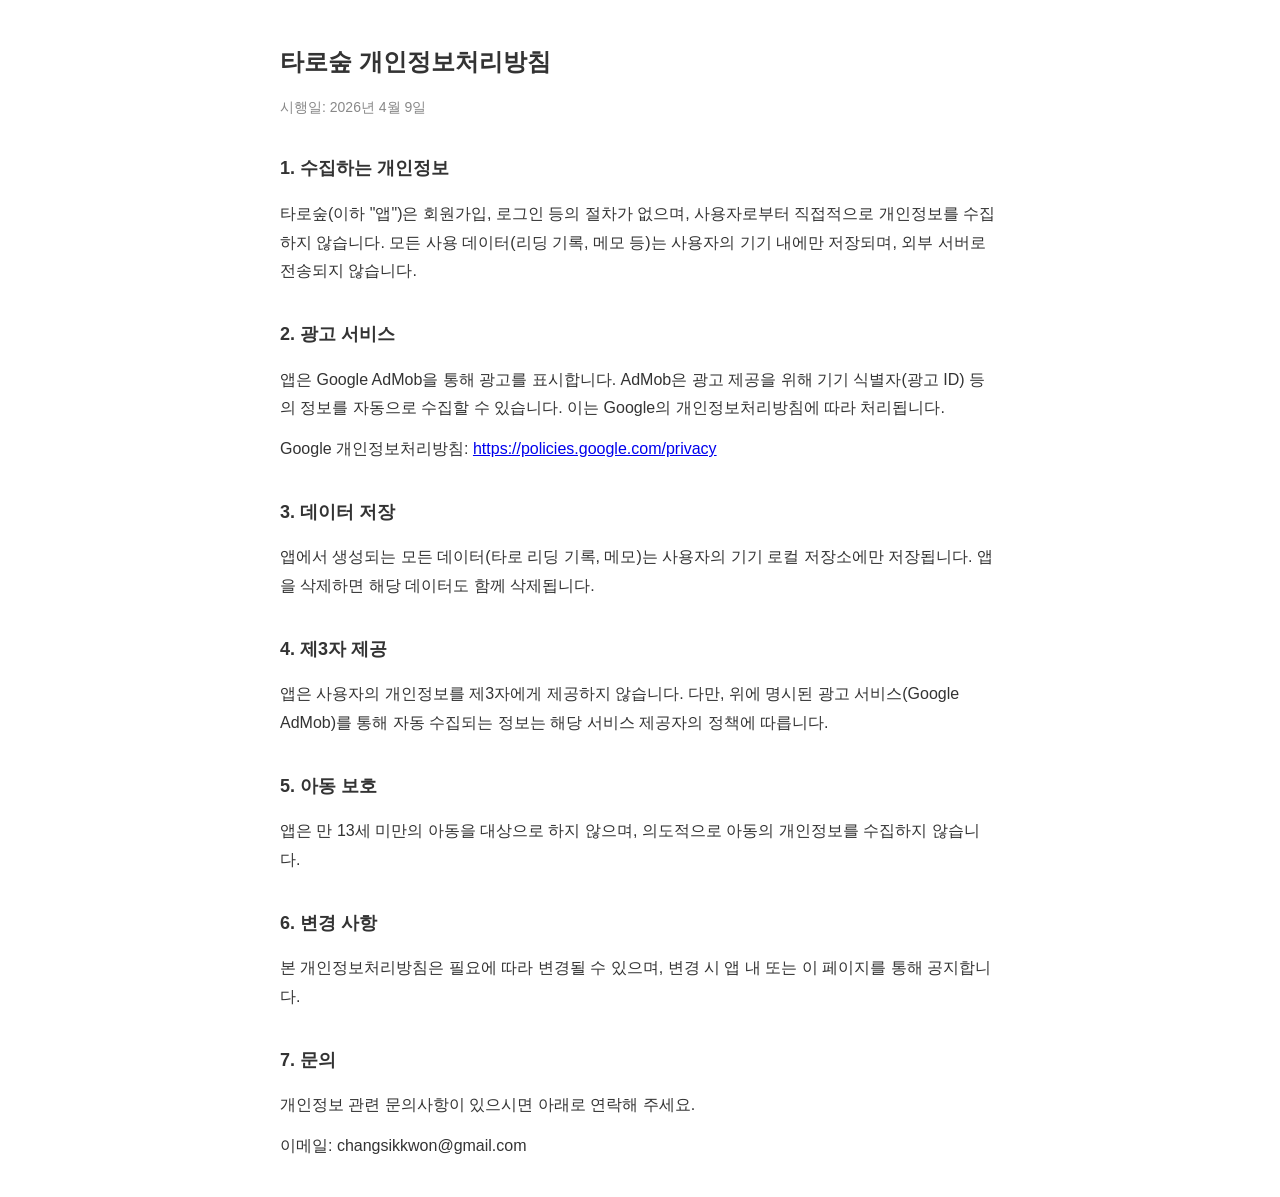
==== privacy-policy.html @ 3123a48a "Add privacy policy page for 타로숲 app Co-Authored-By: Claude Opus 4.6 (1M context) <noreply@anthropic." ====
<!DOCTYPE html>
<html lang="ko">
<head>
    <meta charset="UTF-8">
    <meta name="viewport" content="width=device-width, initial-scale=1.0">
    <title>타로숲 - 개인정보처리방침</title>
    <style>
        body { font-family: -apple-system, BlinkMacSystemFont, 'Segoe UI', sans-serif; max-width: 720px; margin: 0 auto; padding: 24px; line-height: 1.8; color: #333; }
        h1 { font-size: 24px; margin-bottom: 8px; }
        h2 { font-size: 18px; margin-top: 32px; }
        p { margin: 12px 0; }
        .date { color: #888; font-size: 14px; }
    </style>
</head>
<body>
    <h1>타로숲 개인정보처리방침</h1>
    <p class="date">시행일: 2026년 4월 9일</p>

    <h2>1. 수집하는 개인정보</h2>
    <p>타로숲(이하 "앱")은 회원가입, 로그인 등의 절차가 없으며, 사용자로부터 직접적으로 개인정보를 수집하지 않습니다. 모든 사용 데이터(리딩 기록, 메모 등)는 사용자의 기기 내에만 저장되며, 외부 서버로 전송되지 않습니다.</p>

    <h2>2. 광고 서비스</h2>
    <p>앱은 Google AdMob을 통해 광고를 표시합니다. AdMob은 광고 제공을 위해 기기 식별자(광고 ID) 등의 정보를 자동으로 수집할 수 있습니다. 이는 Google의 개인정보처리방침에 따라 처리됩니다.</p>
    <p>Google 개인정보처리방침: <a href="https://policies.google.com/privacy">https://policies.google.com/privacy</a></p>

    <h2>3. 데이터 저장</h2>
    <p>앱에서 생성되는 모든 데이터(타로 리딩 기록, 메모)는 사용자의 기기 로컬 저장소에만 저장됩니다. 앱을 삭제하면 해당 데이터도 함께 삭제됩니다.</p>

    <h2>4. 제3자 제공</h2>
    <p>앱은 사용자의 개인정보를 제3자에게 제공하지 않습니다. 다만, 위에 명시된 광고 서비스(Google AdMob)를 통해 자동 수집되는 정보는 해당 서비스 제공자의 정책에 따릅니다.</p>

    <h2>5. 아동 보호</h2>
    <p>앱은 만 13세 미만의 아동을 대상으로 하지 않으며, 의도적으로 아동의 개인정보를 수집하지 않습니다.</p>

    <h2>6. 변경 사항</h2>
    <p>본 개인정보처리방침은 필요에 따라 변경될 수 있으며, 변경 시 앱 내 또는 이 페이지를 통해 공지합니다.</p>

    <h2>7. 문의</h2>
    <p>개인정보 관련 문의사항이 있으시면 아래로 연락해 주세요.</p>
    <p>이메일: changsikkwon@gmail.com</p>
</body>
</html>
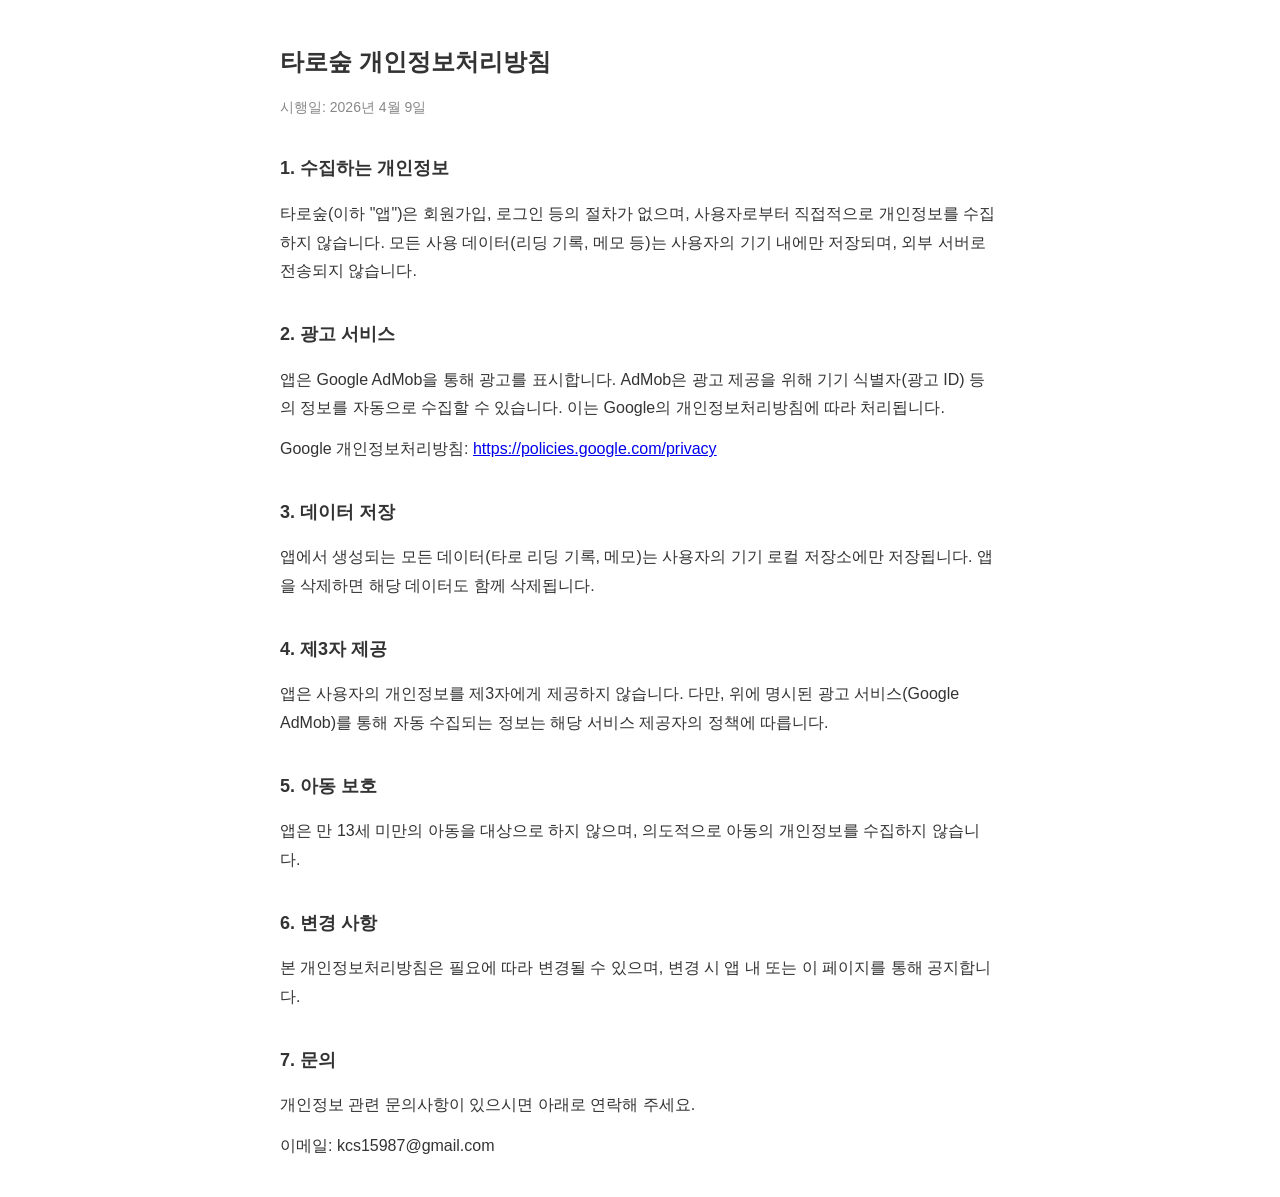
==== commit 415205d7: "Update contact email in privacy policy Co-Authored-By: Claude Opus 4.6 (1M context) <noreply@anthrop" ====
--- a/privacy-policy.html
+++ b/privacy-policy.html
@@ -37,6 +37,6 @@
 
     <h2>7. 문의</h2>
     <p>개인정보 관련 문의사항이 있으시면 아래로 연락해 주세요.</p>
-    <p>이메일: changsikkwon@gmail.com</p>
+    <p>이메일: kcs15987@gmail.com</p>
 </body>
 </html>
